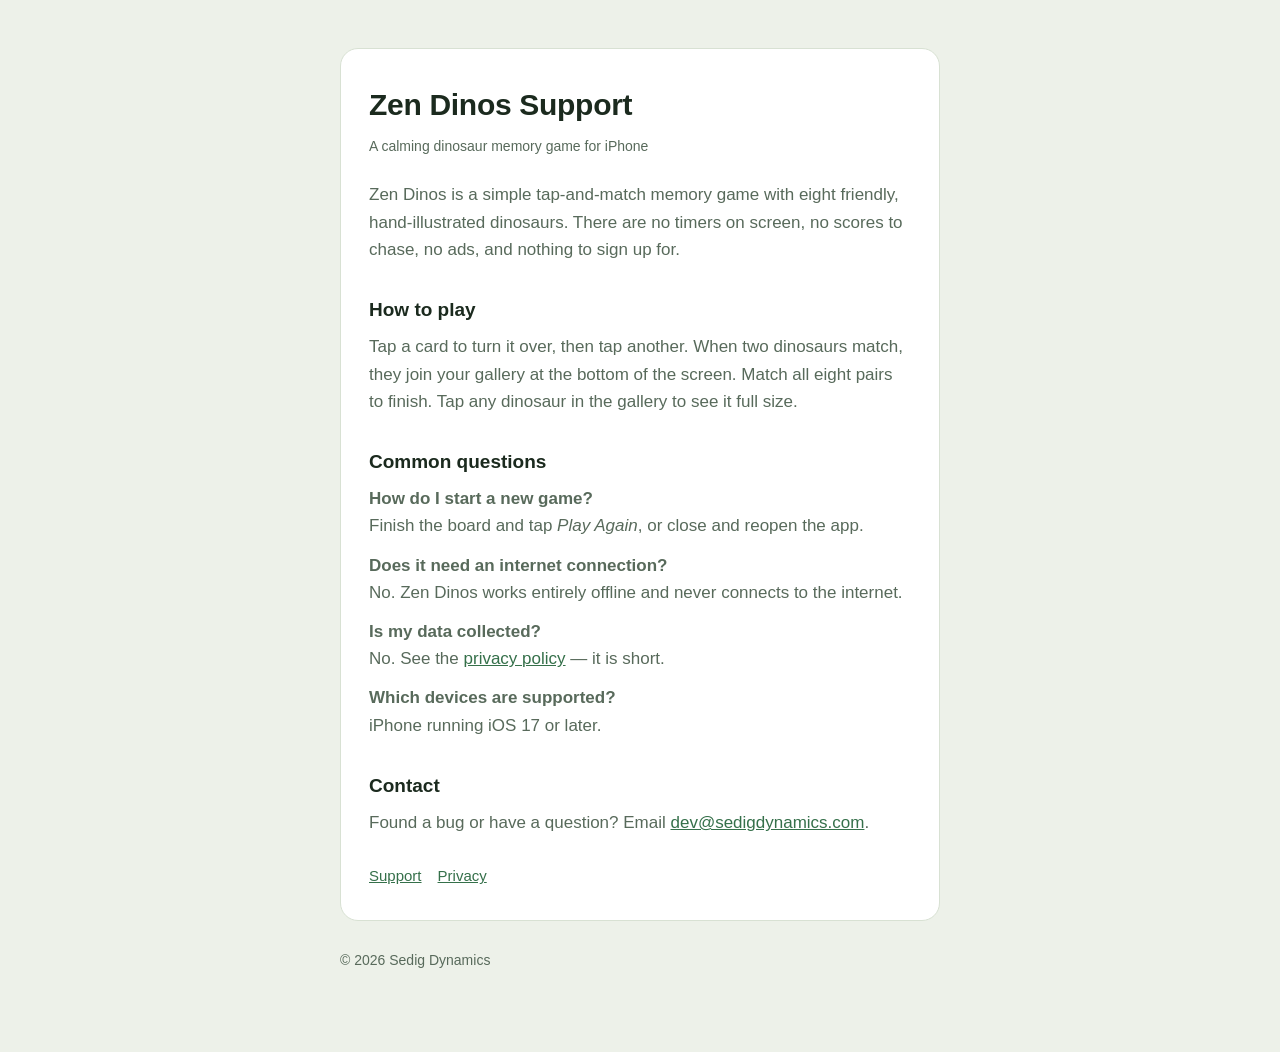
==== index.html @ 0439115c "Add support page and privacy policy for Zen Dinos App Store Connect needs a live URL for each before" ====
<!DOCTYPE html>
<html lang="en">
<head>
  <meta charset="utf-8">
  <meta name="viewport" content="width=device-width, initial-scale=1">
  <title>Zen Dinos — Support</title>
  <link rel="stylesheet" href="style.css">
</head>
<body>
  <main>
    <div class="card">
      <h1>Zen Dinos Support</h1>
      <p class="meta">A calming dinosaur memory game for iPhone</p>

      <p>Zen Dinos is a simple tap-and-match memory game with eight friendly, hand-illustrated dinosaurs. There are no timers on screen, no scores to chase, no ads, and nothing to sign up for.</p>

      <h2>How to play</h2>
      <p>Tap a card to turn it over, then tap another. When two dinosaurs match, they join your gallery at the bottom of the screen. Match all eight pairs to finish. Tap any dinosaur in the gallery to see it full size.</p>

      <h2>Common questions</h2>
      <p><strong>How do I start a new game?</strong><br>Finish the board and tap <em>Play Again</em>, or close and reopen the app.</p>
      <p><strong>Does it need an internet connection?</strong><br>No. Zen Dinos works entirely offline and never connects to the internet.</p>
      <p><strong>Is my data collected?</strong><br>No. See the <a href="privacy.html">privacy policy</a> — it is short.</p>
      <p><strong>Which devices are supported?</strong><br>iPhone running iOS 17 or later.</p>

      <h2>Contact</h2>
      <p>Found a bug or have a question? Email <a href="mailto:dev@sedigdynamics.com">dev@sedigdynamics.com</a>.</p>

      <nav><a href="index.html">Support</a><a href="privacy.html">Privacy</a></nav>
    </div>
    <footer>© 2026 Sedig Dynamics</footer>
  </main>
</body>
</html>
---- style.css ----
:root {
  --ground: #edf1e9;
  --surface: #ffffff;
  --ink: #1b2a1e;
  --ink-soft: #586a5b;
  --line: #d8e1d3;
  --green: #35704a;
}
* { box-sizing: border-box; }
body {
  margin: 0;
  background: var(--ground);
  color: var(--ink);
  font-family: -apple-system, BlinkMacSystemFont, "Segoe UI", Roboto, sans-serif;
  font-size: 17px;
  line-height: 1.6;
  -webkit-font-smoothing: antialiased;
}
main {
  max-width: 640px;
  margin: 0 auto;
  padding: 48px 20px 80px;
}
.card {
  background: var(--surface);
  border: 1px solid var(--line);
  border-radius: 18px;
  padding: 32px 28px;
}
h1 { font-size: 30px; margin: 0 0 6px; letter-spacing: -0.01em; }
h2 { font-size: 19px; margin: 32px 0 8px; }
p, li { color: var(--ink-soft); margin: 0 0 12px; }
ul { padding-left: 22px; }
a { color: var(--green); }
.meta { font-size: 14px; color: var(--ink-soft); margin: 0 0 24px; }
nav { margin-top: 28px; font-size: 15px; }
nav a + a { margin-left: 16px; }
footer { margin-top: 28px; font-size: 14px; color: var(--ink-soft); }
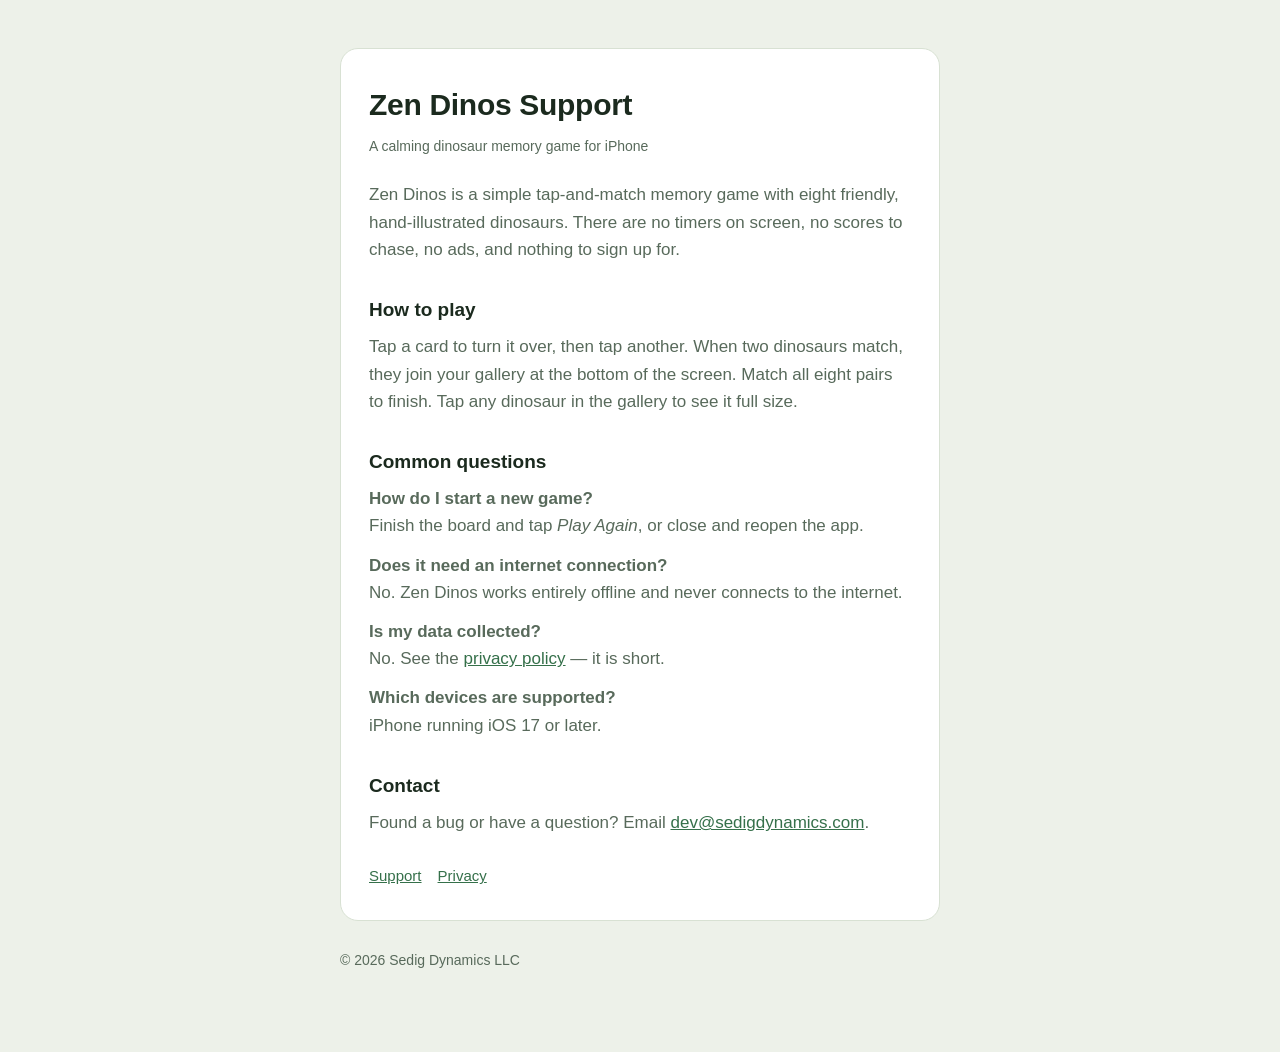
==== commit bb736e39: "Name the LLC in the page footers Matches the copyright notice shipping in the app bundle.  Co-Author" ====
--- a/index.html
+++ b/index.html
@@ -28,7 +28,7 @@
 
       <nav><a href="index.html">Support</a><a href="privacy.html">Privacy</a></nav>
     </div>
-    <footer>© 2026 Sedig Dynamics</footer>
+    <footer>© 2026 Sedig Dynamics LLC</footer>
   </main>
 </body>
 </html>
